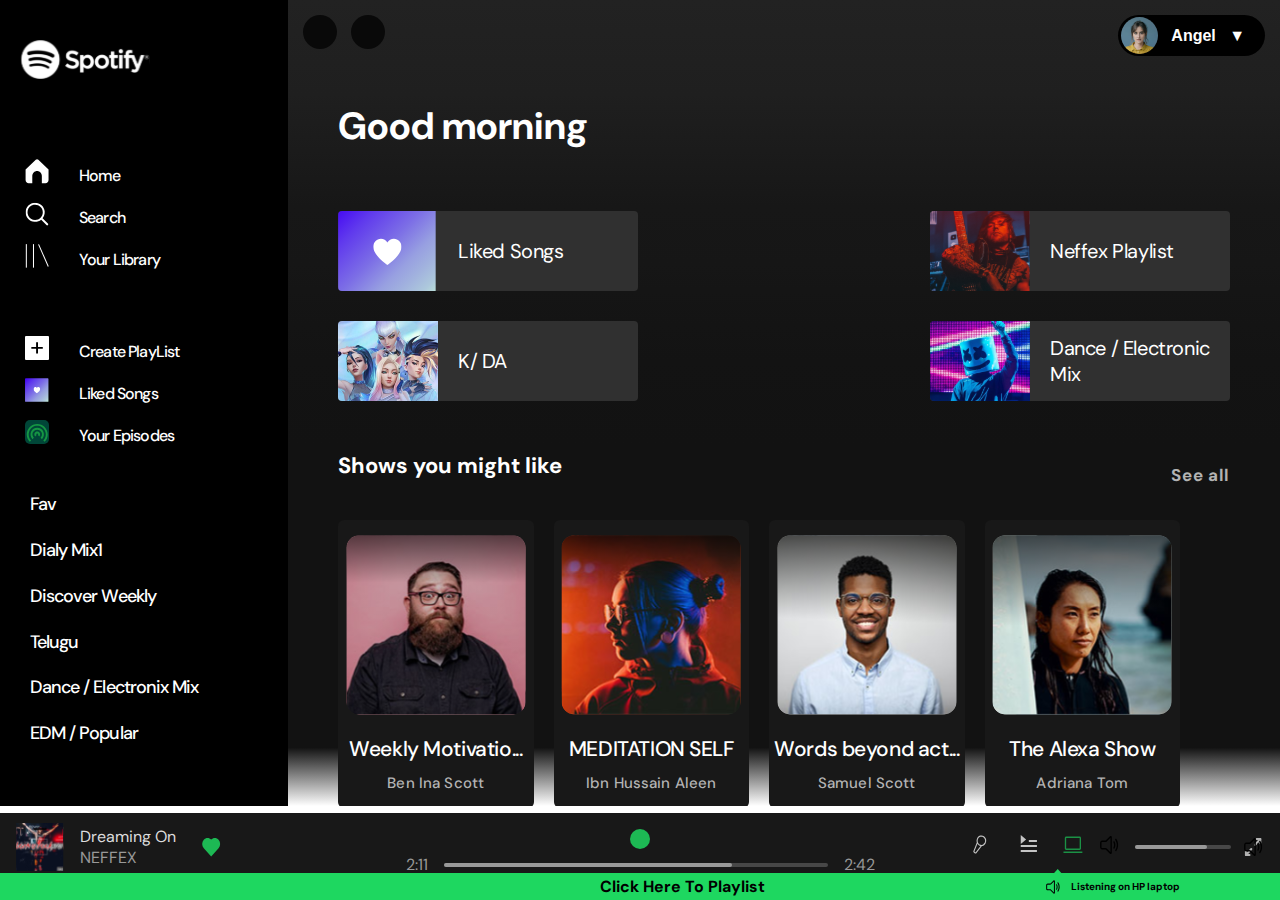
==== index.html @ 3c37e116 "spotify" ====
<!DOCTYPE html>
<html lang="en">
  <head>
    <meta charset="UTF-8" />
    <meta name="viewport" content="width=device-width, initial-scale=1.0" />
    <title>Spotify</title>
    <link rel="stylesheet" href="style.css" />
    <link rel="shortcut icon" href="favicon.ico" type="">
    <link rel="shortcut icon" href="./sptify.webp" type="image/x-icon">
    <link
      rel="stylesheet"
      href="https://cdnjs.cloudflare.com/ajax/libs/font-awesome/6.4.0/css/all.min.css"
      integrity="sha512-iecdLmaskl7CVkqkXNQ/ZH/XLlvWZOJyj7Yy7tcenmpD1ypASozpmT/E0iPtmFIB46ZmdtAc9eNBvH0H/ZpiBw=="
      crossorigin="anonymous"
      referrerpolicy="no-referrer"
    />
    
  </head>
  <body>
    <!-- Nav Bar -->
    <div class="spot">
      <div class="sidebar" id="sidebar">
        <div class="logo">
          <a
            href="https://play.google.com/store/apps/details?id=com.spotify.music&hl=en_IN&gl=US"
            target="_blank"
          >
            <img src="Images/Spotify logo.svg" alt="Logo" />
          </a>
        </div>
        <div class="navigation">
          <ul>
            <li>
              <a href="#">
                <span><img src="Images/Home.svg" alt="Home-icon" /></span>
                <span class="men">Home</span>
              </a>
            </li>

            <li>
              <a href="#">
                <span
                  ><img src="Images/fi-rs-search.svg" alt="search-icon"
                /></span>
                <span class="men">Search</span>
              </a>
            </li>

            <li>
              <a href="playlist.html" target="_blank">
                <span
                  ><img src="Images/library.svg" alt="liberary-icon"
                /></span>
                <span class="men">Your Library</span>
              </a>
            </li>
          </ul>
        </div>
        <div class="navigation"> 
          <ul>
            <li>
              <a href="#" class="playlist">
                <span
                  ><img src="Images/fi-ss-plus-small.svg" alt="Home-icon"
                /></span>
                <span class="men">Create PlayList</span>
              </a>
            </li>

            <li>
              <a href="#" class="like">
                <span><img src="Images/love.svg" alt="search-icon" /></span>
                <span class="men">Liked Songs</span>
              </a>
            </li>

            <li>
              <a href="#" class="podcast">
                <span
                  ><img src="Images/podcast.svg" alt="liberary-icon"
                /></span>
                <span class="men">Your Episodes</span>
              </a>
            </li>
          </ul>
        </div>
        <div class="policies">
          <ul>
            <li>
              <a href="#pop">
                <span>Fav</span>
              </a>
            </li>

            <li>
              <a href="#show">
                <span>Dialy Mix1</span>
              </a>
            </li>

            <li>
              <a href="#">
                <span>Discover Weekly</span>
              </a>
            </li>

            <li>
              <a href="#">
                <span>Telugu</span>
              </a>
            </li>

            <li>
              <a href="#">
                <span>Dance / Electronix Mix</span>
              </a>
            </li>

            <li>
              <a href="#">
                <span>EDM / Popular</span>
              </a>
            </li>
          </ul>
        </div>
        <div class="install">
          <li>
            <a
              href="https://www.spotify.com/us/download/windows/"
              target="-blank"
            >
              <span><img src="Images/install.svg" alt="insall-icon" /></span>
              <span>Install App</span>
            </a>
          </li>
        </div>
      </div>
      <!-- ------------------------------------------- -->
      <div class="main-container">
        <div class="topbar">
          <div class="menu-btn" id="menuBtn">
            <i class="fas fa-bars"></i>
          </div>
          <div class="prev-next-buttons">
            <button type="button">
              <i class="fa-solid fa-chevron-left"></i>
            </button>

            <button type="button">
              <i class="fa-solid fa-chevron-right"></i>
            </button>
          </div>
          <button class="log" type="button">
            <img src="Images/Angel.svg" alt="angle-icon" />Angel
            <div class="caret">▼</div>
          </button>
        </div>
        <div class="spotify-playlist-container">
          <div class="spotify-playlists">
            <h2>Good morning</h2>

            <div class="list-container">
              <div class="list">
                <div class="item">
                  <img src="Images/love.svg" />
                  <h4 class="head">Liked Songs</h4>
                  <div class="play">
                    <span class="fa fa-play"></span>
                  </div>
                </div>

                <div class="item" id="pop">
                  <img src="Images/pop-singer.svg" />
                  <h4>Neffex Playlist</h4>
                  <div class="play">
                    <span class="fa fa-play"></span>
                  </div>
                </div>

                <div class="item">
                  <img src="Images/Anime.svg" />
                  <h4>K/ DA</h4>
                  <div class="play">
                    <span class="fa fa-play"></span>
                  </div>
                </div>

                <div class="item">
                  <img src="Images/Mask Man.svg" />
                  <h4>Dance / Electronic Mix</h4>
                  <div class="play">
                    <span class="fa fa-play"></span>
                  </div>
                </div>
              </div>
            </div>
          </div>

          <div class="spotify-playlists-2" id="show">
            <div class="spotify-head">
              <h2>Shows you might like</h2>
              <p><a href="#">See all</a></p>
            </div>

            <div class="list-2">
              <!-- First row-2 -->
              <div class="row-2">
                <div class="item-2">
                  <img src="Images/fattyboy.svg" />
                  <div class="play-2">
                    <span class="fa fa-play"></span>
                  </div>
                  <h4>Weekly Motivatio...</h4>
                  <p>Ben Ina Scott</p>
                </div>
                <div class="item-2">
                  <img src="Images/ladypop.svg" />
                  <div class="play-2">
                    <span class="fa fa-play"></span>
                  </div>
                  <h4>MEDITATION SELF</h4>
                  <p>Ibn Hussain Aleen</p>
                </div>
                <div class="item-2">
                  <img src="Images/blackboy.svg" />
                  <div class="play-2">
                    <span class="fa fa-play"></span>
                  </div>
                  <h4>Words beyond act...</h4>
                  <p>Samuel Scott</p>
                </div>
                <div class="item-2">
                  <img src="Images/womem-pop.svg" />
                  <div class="play-2">
                    <span class="fa fa-play"></span>
                  </div>
                  <h4>The Alexa Show</h4>
                  <p>Adriana Tom</p>
                </div>
              </div>

              <!-- Second row-2 -->
              <div class="row-2">
                <div class="item-2">
                  <img src="Images/arjit.jpg" />
                  <div class="play-2">
                    <span class="fa fa-play"></span>
                  </div>
                  <h4>Coding Mode</h4>
                  <p>Dedicated to all...</p>
                </div>
                <div class="item-2">
                  <img src="Images/dsp.jpg" />
                  <div class="play-2">
                    <span class="fa fa-play"></span>
                  </div>
                  <h4>Focus Flow</h4>
                  <p>Instrumental hip hop beats.</p>
                </div>
                <div class="item-2">
                  <img src="Images/praboss.jpg" />
                  <div class="play-2">
                    <span class="fa fa-play"></span>
                  </div>
                  <h4>The Storm</h4>
                  <p>Calm before the stor</p>
                </div>
                <div class="item-2">
                  <img src="Images/sweety.jpg" />
                  <div class="play-2">
                    <span class="fa fa-play"></span>
                  </div>
                  <h4>Beats to think</h4>
                  <p>Focus with deep techn</p>
                </div>
              </div>
            </div>
          </div>
        </div>

        <div class="music-player">
          <div class="song-bar">
            <div class="song-infos">
              <div class="image-container">
                <img src="Images/f-1-img.svg" alt="" />
              </div>
              <div class="song-description">
                <p class="title">Dreaming On</p>
                <p class="artist">NEFFEX</p>
              </div>
            </div>
            <div class="icons">
              <img src="Images/heart.svg" alt="" />
            </div>
          </div>
          <div class="progress-controller">
            <div class="control-buttons">
              <i class="fas fa-random"></i>
              <i class="fas fa-step-backward"></i>
              <i class="fa-solid fa-play play-pause"></i>
              <i class="fas fa-step-forward"></i>
              <i class="fa-solid fa-repeat fa-beat"></i>
            </div>
            <div class="progress-container">
              <span>2:11</span>
              <div class="progress-bar">
                <div class="progress"></div>
              </div>
              <span>2:42</span>
            </div>
          </div>

          <button class="expand-btn" id="expandBtn">
            <i class="fas fa-ellipsis-v"></i>
          </button>
          <div class="expanded-content" id="expandedContent">
            <div class="expanded-item">
              <img src="Images/microphone.svg" alt="mike" />
            </div>
            <div class="expanded-item carbon">
              <img src="Images/carbon_query-queue.svg" alt="que-icon" />
            </div>
            <div class="expanded-item">
              <img src="Images/carbon_laptop.svg" alt="laptop-icon" />
            </div>
            <div class="expanded-item">
              <img src="Images/speaker.svg" alt="speaker icon" />
            </div>
            <div class="expanded-item">
              <div class="volume-bar">
                <div class="progress-bar">
                  <div class="progress"></div>
                </div>
                <img src="Images/tabler_arrows-diagonal.svg" alt="mute-icon" />
              </div>
            </div>
          </div>
        </div>

        <div class="vector">
          <img src="Images/Vector 1.svg" alt="vector-icon" />
        </div>

        <div class="footer">
          <div class="link-playlist">
            <a href="playlist.html" target="_blank">Click Here To Playlist</a>
          </div>
          <div class="final-footer ff">
            <img src="Images/fluent_speaker-2-.svg" alt="speaker" />
            <h5>Listening on HP laptop</h5>
          </div>
        </div>
      </div>
    </div>
    
  </body>
</html>
---- style.css ----
/* External font import */
@import url("https://fonts.googleapis.com/css2?family=DM+Sans:opsz@9..40&family=Roboto:wght@100&display=swap");
@import url("https://fonts.googleapis.com/css2?family=Flow+Circular&display=swap");

* {
  margin: 0;
  padding: 0;
}

:root {
  --spotify-green: #1db954;
  --footer-height: 40px;
}
body {
  box-sizing: border-box;
  font-family: "DM Sans", sans-serif;
  margin: 0px;
  overflow-x: hidden;
  max-height: 100vh;
}
.spot {
  display: flex;
  flex-direction: row;
  height: calc(94vh - var(--footer-height)) !important;
  width: 100%;
}
.menu-btn {
  display: none; /* Hide the menu button by default */
  position: fixed;
  top: 9px;
  left: 10px;
  height: 35px;
  font-size: 24px;
  color: #fff;
  cursor: pointer;
  transition: all 0.1s ease;
  border-radius: 8px;
  background-color: transparent;
  padding-top: 5px;
  padding-inline: 5px;
  border: 1px solid white;
}
.menu-btn i:hover {
  transform: scale(105%);
  margin: 10px;
}
.sidebar {
  flex: 1;
  top: 0;
  left: 0;
  bottom: 0;
  background-color: #000000;
  padding: 20px;
  overflow-y: auto;
  position: relative;
}
.sidebar::-webkit-scrollbar {
  display: none;
}

.sidebar .logo {
  position: sticky;
  padding: 10px 0px;
  top: 0;
  z-index: 2;
  background-color: #000000;
  cursor: pointer;
}

.sidebar .logo img {
  width: 130px;
  padding: 10px 0px;
}
.navigation {
  display: flex;
  flex-direction: row;
  position: relative;
  margin-top: 10px;
}

.sidebar .navigation ul {
  list-style: none;
  margin-top: 40px;
  width: 100%;
}

.sidebar .navigation ul li {
  padding: 5px;
}

.sidebar .navigation ul li a {
  display: flex;
  align-items: center;
  color: #ffffff;
  text-decoration: none;
  font-size: 16px;
  font-weight: 500;
  line-height: 26px;
  letter-spacing: -0.0525em;
}

.sidebar .navigation ul li a img {
  font-size: 20px;
  margin-right: 30px;
  width: 24px;
}

.sidebar .navigation .playlist span img {
  border-radius: 1px;
  background: #fff;
  width: 24px;
}

.sidebar .navigation .podcast span img {
  border-radius: 5px;
  background: #004638;
  width: 24px;
}

.sidebar .navigation ul :hover,
.sidebar .navigation ul :active,
.sidebar .navigation ul:focus {
  color: #cefcf2;
  background-color: #282828;
  border-radius: 9px;
}

.sidebar .policies {
  position: absolute;
  padding-top: 30px;
  left: 30px;
}

.sidebar .policies ul {
  list-style: none;
}

.sidebar .policies ul li {
  padding-bottom: 10px;
}

.sidebar .policies ul li a {
  color: #ffffff;
  text-decoration: none;
  font-size: 18px;
  font-weight: 500;
  letter-spacing: -0.0525em;
  line-height: 35.74px;
}

.sidebar .policies ul :hover,
.sidebar .policies ul :active,
.sidebar .policies ul :focus {
  text-decoration: underline;
  color: #cbf897;
  background-color: #282828;
  border-radius: 9px;
}

.sidebar .install {
  width: 100%;
  margin-top: 500px;
  margin-bottom: 20px;
  left: 0;
  transition: all ease 0.4s;
}

.sidebar .install li {
  list-style-type: none;
  display: flex;
}
.sidebar .install li a {
  text-decoration: none;
  font-size: 18px;
  font-weight: 500;
  letter-spacing: -0.0525em;
  color: #ffffff;
  display: flex;
  align-items: center;
  justify-content: space-between;
  gap: 3vh;
}
.sidebar .install li a img {
  margin-top: 7px;
}
.sidebar .install :hover {
  color: #9baaf0;
  background-color: #282828;
  border-radius: 9px;
  transform: scale(110%);
}

/* -------------------------------------------------------------- */
.main-container {
  flex: 4;
  box-sizing: border-box;
  position: relative;
  overflow: hidden;
  width: 100%;
  background: linear-gradient(
    180deg,
    #222 0%,
    #1f1f1f 11.64%,
    #171717 25.66%,
    #161616 32.94%,
    #151515 35.98%,
    #131313 44.89%,
    #121212 55.22%,
    #121212 75.34%,
    #121212 92.75%,
    rgba(18, 18, 18, 0) 100%
  );
}

.topbar {
  display: flex;
  justify-content: space-between;
  padding: 15px;
}
.topbar .prev-next-buttons button {
  color: #dbd9d9;
  width: 34px;
  height: 34px;
  border-radius: 100%;
  font-size: 20px;
  border: 0px;
  background-color: #090909;
  margin-right: 10px;
}
.topbar .log {
  display: flex; /* Add this to make the content center */
  justify-content: space-between; /* Add this to horizontally center the content */
  align-items: center; /* Add this to vertically center the content */
  background-color: #000000;
  color: #ffffff;
  font-size: 16px;
  font-weight: bold;
  border: 0px;
  border-radius: 40px;
  cursor: pointer;
  width: 147px;
  height: 41px;
  padding-left: 3px;
  padding-right: 20px;
  transition: all 0.4 ease-in;
}
.topbar button:hover,
.topbar button:active,
.topbar button:focus {
  color: #101010;
  background-color: #cbf897;
  cursor: pointer;
  transform: scale(105%);
  box-shadow: 0 0 15px 8px rgba(223, 223, 167, 0.7);
}
/* -------------------------------------------------------middle-------------------------------------------- */
.spotify-playlist-container {
  display: flex;
  flex-direction: column;
  padding: 20px 40px;
  max-height: 80vh;
  overflow-y: scroll;
}
.spotify-playlist-container::-webkit-scrollbar {
  display: none;
}

.spotify-playlists {
  padding: 10px 10px;
  flex: 1;
}
.spotify-playlists h2 {
  color: #fff;
  font-size: 38px;
  font-weight: 700;
  cursor: pointer;
}
.spotify-playlists h2:hover {
  color: #c3f0a9;
}
.spotify-playlists .list {
  display: flex;
  justify-content: space-between;
  align-items: center;
  padding-top: 30px;
  flex-wrap: wrap;
}
.spotify-playlists .list .item {
  width: 300px;
  height: 80px;
  flex-shrink: 0;
  background-color: #303030;
  border-radius: 4px;
  cursor: pointer;
  transition: all ease 0.4s;
  display: flex;
  align-items: center;
  overflow: hidden;
  margin-top: 30px;
}
.spotify-playlists .list .item:hover {
  background-color: #cbf897;
}
.spotify-playlists .list .item:hover h4 {
  color: black;
}
.spotify-playlists .list .item img {
  width: 100px;
  border-radius: 4px 0px 0px 0px;
}
.spotify-playlists .list .item {
  position: relative;
}
.spotify-playlists .list .item .play .fa {
  position: absolute;
  right: 10px;
  bottom: 12px;
  padding: 18px;
  background-color: #1db954;
  border-radius: 100%;
  opacity: 0;
  transition: all ease 0.4s;
}
.spotify-playlists .list-container .list :hover .play .fa {
  opacity: 1;
  transform: scale(0.5);
}
.spotify-playlists .list .item h4 {
  color: #fff;
  font-size: 20px;
  font-weight: 400;
  letter-spacing: -0.4px;
  padding-left: 20px;
}

.spotify-playlists-2 {
  padding: 10px 10px;
  flex: 1;
}
.spotify-playlists-2 .spotify-head h2 {
  color: #fff;
  font-size: 22px;
  margin-bottom: 40px;
  cursor: pointer;
}
.spotify-playlists-2 .spotify-head {
  display: flex;
  justify-content: space-between;
  color: #fff;
  font-size: 30px;
  font-weight: 700;
  width: 100%;
  transition: all 0.1s ease;
}
.spotify-playlists-2 .spotify-head p a {
  color: #b3b3b3;
  font-size: 17px;
  font-weight: 700;
  letter-spacing: 0.68px;
  cursor: pointer;
  text-decoration: none;
}
.spotify-playlists-2 .spotify-head :hover {
  transform: scale(105%);
}
.spotify-playlists-2 .list-2 {
  display: flex;
  flex-wrap: wrap;
  margin-right: 50px;
}
.spotify-playlists-2 .list-2 .row-2 {
  display: flex;
  flex: 1 1 25%;
  justify-content: space-between;
  width: 100%;
  gap: 20px;
  margin-bottom: 30px;
}
.spotify-playlists-2 .list-2 .bottom {
  margin-bottom: 10px;
}
.spotify-playlists-2 .list-2 .row-2 .item-2 {
  display: flex;
  flex-direction: column;
  align-items: center;
}
.spotify-playlists-2 .list-2 .item-2 {
  min-width: 140px;
  width: 250px;
  padding: 15px;
  background-color: #181818;
  border-radius: 6px;
  cursor: pointer;
  transition: all ease 0.4s;
}
.spotify-playlists-2 .list-2 .item-2:hover {
  background-color: #252525;
  transform: scale(105%);
}
.spotify-playlists-2 .list-2 .item-2 img {
  width: 180px;
  flex-shrink: 0;
  border-radius: 14px;
  margin-bottom: 10px;
}
.spotify-playlists-2 .list-2 .item-2 {
  position: relative;
}
.spotify-playlists-2 .list-2 .item-2 .play-2 .fa {
  position: absolute;
  right: 5px; /* Move the play button to the right side */
  bottom: 5px; /* Move the play button to the bottom */
  padding: 18px;
  background-color: #1db954;
  border-radius: 100%;
  opacity: 0;
  transition: all ease 0.4s;
}
.spotify-playlists-2 .list-2 .item-2:hover .play-2 .fa {
  opacity: 1;
  transform: scale(0.6); /* Scale down the play button on hover */
}

.list-2 .item-2 h4 {
  color: #fff;
  font-size: 21px;
  font-weight: 500;
  letter-spacing: -0.42px;
  margin: 10px;
  white-space: nowrap;
  text-overflow: ellipsis;
  text-align: left;
}

.spotify-playlists-2 .list-2 .item-2 p {
  color: #b3b3b3;
  font-family: DM Sans;
  font-size: 15px;
  font-weight: 500;
  letter-spacing: 0.15px;
  text-align: left;
}

.spotify-playlist-container .spotify-playlists,
.spotify-playlist-container .spotify-playlists-2 {
  margin-bottom: 30px; /* Add some spacing between the two sections */
}
/* ---------------------------------------footer---------------------------- */

.music-player {
  --primary-color: #ddd;
  --secondary-color: #999;
  --green-color: #2d5;
  --padding: 1em;
  background-color: #181818;
  display: flex;
  justify-content: center;
  align-items: center;
  position: fixed;
  bottom: 20px; /* Position the music player at the top */
  left: 0; /* Align the music player to the left */
  width: 100%; /* Make the music player take the full width of the viewport */
  /* height: 5.3rem; */
  color: var(--primary-color);
}
i {
  color: var(--secondary-color);
}
i:hover {
  color: var(--primary-color);
}
.song-bar {
  position: absolute;
  left: var(--padding);
  display: flex;
  flex-direction: row;
  align-items: center;
  justify-content: flex-start;
  gap: 1.5rem;
  width: 25%;
}

.song-infos {
  display: flex;
  align-items: center;
  gap: 1em;
  transition: all 0.1 ease;
}
.image-container {
  --size: 3em;
  flex-shrink: 0;
  width: var(--size);
  height: var(--size);
}
.image-container img {
  width: 100%;
  height: 100%;
  object-fit: cover;
}
.song-description p {
  margin: 0em;
}
.title,
.artist {
  display: -webkit-box;
  -webkit-box-orient: vertical;
  -webkit-line-clamp: 1;
  overflow: hidden;
}
.title:hover,
.artist:hover {
  text-decoration: underline;
  color: var(--primary-color);
  cursor: pointer;
}
.image-container:hover {
  box-shadow: 0 0 5px 3px rgba(240, 240, 235, 0.7);
  cursor: pointer;
  transform: scale(110%);
}
.icons:hover {
  box-shadow: 0 0 5px 3px rgba(240, 240, 235, 0.7);
  cursor: pointer;
}
.artist {
  color: var(--secondary-color);
}
.icons {
  display: flex;
  gap: 1em;
}
.progress-controller {
  width: 100%;
  display: flex;
  justify-content: center;
  flex-direction: column;
  align-items: center;
  gap: 0.3em;
  color: var(--secondary-color);
  cursor: pointer;
  padding-bottom: 5px;
}
.control-buttons {
  display: flex;
  align-items: center;
  gap: 2em;
  margin-top: 8px;
}
.control-buttons i:hover {
  box-shadow: 0 0 3px 2px rgba(172, 172, 169, 0.7);
  cursor: pointer;
}
.play-pause {
  display: flex;
  align-items: center;
  justify-content: center;
  background-color: var(--spotify-green);
  color: #fff;
  border-radius: 50%;
  padding: 10px;
  position: relative;
  margin-top: 8px;
}

.play-pause:hover {
  transform: scale(1.1);
  color: #111;
  background-color: var(--primary-color);
}
.progress-container {
  width: 100%;
  display: flex;
  align-items: center;
  justify-content: center;
  gap: 1em;
}

.progress-bar {
  height: 4px;
  border-radius: 10px;
  width: 30%;
  background-color: #ccc4;
}
.progress {
  position: relative;
  height: 100%;
  width: 75%;
  border-radius: 10px;
  background-color: var(--secondary-color);
}
.progress-bar:hover .progress {
  background-color: var(--green-color);
}
.progress-bar:hover .progress::after {
  content: "";
  position: absolute;
  --size: 1em;
  width: var(--size);
  height: var(--size);
  right: 0;
  border-radius: 50%;
  background-color: var(--primary-color);
  transform: translate(50%, calc(2px - 50%));
}
.expand-btn {
  display: none;
}
.expanded-content {
  position: absolute;
  right: var(--padding);
  display: flex;
  align-items: center;
  justify-content: space-between;
  flex-direction: row;
  gap: 1em;
}
.volume-bar {
  display: flex;
  align-items: center;
  gap: 0.7em;
}
.carbon img {
  margin-bottom: 5px;
  padding: 5px;
}

.expanded-item img:hover {
  box-shadow: 0 0 3px 3px rgba(131, 131, 128, 0.7);
  cursor: pointer;
}
.volume-bar .progress-bar {
  width: 6em;
}
.progress-bar:hover {
  box-shadow: 0 0 3px 3px rgba(131, 131, 128, 0.7);
  cursor: pointer;
}
.volume-bar .progress-bar:hover .progress::after {
  --size: 0.8em;
}
.vector img {
  bottom: 20px;
  position: fixed;
  right: 212px;
}
/* -------------------------final-footer------------------ */
.footer {
  bottom: 0;
  left: 0;
  right: 0;
  background-color: #1ed760;
  position: fixed;
  display: flex;
  justify-content: space-between; /* Align content to the right */
  align-items: center;
  width: 100%;
  height: 3vh;
}

.final-footer {
  display: flex;
  align-items: center;
}
.final-footer h5 {
  margin-right: 100px;
  color: #000;
  font-size: 10px;
  font-weight: 700;
  line-height: normal;
}

.final-footer img {
  margin-right: 10px; /* Add some space between the image and text */
}
.link-playlist {
  margin-left: 600px;
}
.link-playlist a {
  text-decoration: none;
  color: #000000;
  font-weight: bold;
  transition: all 0.1 ease-in-out;
}
.footer .link-playlist a:hover {
  transform: scale(103%);
  margin: 10px;
  box-shadow: #0c0c0c;
}

/* ---------------------------------------------------------------------------------------------------------- */
@media (min-width: 768px) and (max-width: 1199px) {
  .sidebar {
    display: none;
    flex: 2;
    padding: 10px;
    width: 100%;
    box-sizing: border-box;
    overflow-x: hidden;
    height: 93vh;
  }
  .sidebar .logo {
    width: 80%;
  }
  .menu-btn {
    display: block;
  }
  .sidebar.show {
    display: block;
  }
  .sidebar .install {
    margin-top: 700px;
    margin-bottom:40px;
    left: 0;
  }
  .main-container {
    flex: 4;
    box-sizing: border-box;
    overflow: hidden;
    
    height:100vh;
  }
  .topbar {
    width: 100%;
    padding: 8px;
    margin-left: 50px;
  }
  .topbar .log {
    font-size: 18px;
    font-weight: 900;
    width: 180px;
    height: 45px;
    padding-left: 3px;
    padding-right: 20px;
    margin-right: 90px;
  }
  .spotify-playlists-2 {
    flex: 1;
  }
  .spotify-playlist-container {
    padding: 20px 40px;
    max-height: 90vh;
  }
  .spotify-playlists-2 .spotify-head {
    display: inline-flex;
  }
  .spotify-playlists-2 .spotify-head h2 {
    font-size: 30px;
    font-weight: 700;
  }
  .spotify-playlists-2 .spotify-head p a {
    font-size: 23px;
    font-weight: 500;
    margin-bottom: 10px;
  }
  .spotify-playlists-2 .list-2 {
    display: flex;
    flex-wrap: wrap; /*Allow items to wrap to the next line if necessary */
    padding: 30px 25px;
    max-height: 80vh;
  }

  .spotify-playlists-2 .list-2 .item-2 {
    display: flex;
    flex-direction: column;
    align-items: center;
    flex-grow: 1; /* Allow items to grow equally to fill the available space */
    flex-basis: 0; /* Allow items to automatically adjust their width based on available space */
    max-width: calc(80% - 10px);
    height: 100%;
  }
  .row-2 {
    flex-direction: column;
  }
  .spotify-playlists-2 .list-2 .item-2 img {
    flex-shrink: 0;
    border-radius: 10px;
    margin-bottom: 10px;
    width: 100%;
  }
  .spotify-playlists-2 .list-2 .bottom {
    margin-bottom: 0px;
  }

  .list-2 .item-2 h4 {
    font-size: 17px;
    font-weight: 500;
  }

  .spotify-playlists-2 .list-2 .item-2 p {
    font-size: 12px;
    font-weight: 500;
  }
  .song-bar {
    gap: 1.5rem;
    width: 20%;
  }
  .song-infos {
    gap: 0.5em;
  }
  .image-container {
    --size: 2em;
    flex-shrink: 0;
    width: var(--size);
    height: var(--size);
  }
  .title,
  .artist {
    font-size: 13px;
    font-weight: 100;
  }
.music-player{
  height: auto;
}
  .progress-controller {
    width: 100%;
    display: flex;
    justify-content: center;
    flex-direction: column;
    align-items: center;
    gap: 0.5em;
    color: var(--secondary-color);
    cursor: pointer;
    padding-bottom: 10px;
    margin-left: 40px;
  }
  .progress-controller .play-pause {
    padding-bottom: 15px;
    padding-left: 15px;
  }
  .control-buttons {
    display: flex;
    align-items: center;
    gap: 2em;
    margin-top: 4px;
  }
  .control-buttons i {
    width: 15px;
    height: 10px;
  }
  .progress-container {
    width: 150%;
    display: flex;
    align-items: center;
    justify-content: center;
    gap: 1em;
  }
  .expand-btn {
    display: block;
    position: absolute;
    right: var(--padding);
    background: none;
    border: none;
    color: var(--secondary-color);
    cursor: pointer;
    font-size: 24px;
  }
  .expand-btn:hover {
    color: var(--primary-color);
  }
  .expanded-content {
    display: none; /* Hide the content by default */
    position: absolute;
    right: var(--padding);
    background-color: #181818;
    border: 1px solid #ccc;
    border-radius: 5px;
    padding: 10px;
    z-index: 1;
    width: 125px; /* Adjust the width as per your design */
    bottom: 40px; /* Move the content upwards from the bottom of the music-player */
  }
  .expanded-content.show {
    display: flex;
    flex-direction: column; /* Display the content in a single column */
    align-items: flex-end; /* Align the items to the right side */
  }
  .expanded-item {
    margin-top: 10px; /* Add margin to create spacing between items */
  }
  .final-footer h5 {
    font-size: 15px;
    font-weight: 500;
    white-space: nowrap;
  }
  .link-playlist {
    margin-left: 10px;
    white-space: nowrap;
  }
  .link-playlist a {
    font-size: 18px;
    font-weight: 500;
  }
  .vector {
    display: none;
  }
}

/* ------------------------------------------------------------------------------------------------------ */
@media screen and (max-width: 767px) {
  .sidebar {
    display: none;
    flex: 2;
    padding: 10px;
    height: 90vh;
    width: 100%;

  }
  .sidebar .logo {
    width: 80%;
  }
  .menu-btn {
    display: block;
  }
  .sidebar.show {
    display: block;
  }
  .navigation {
    margin-top: 20px;
  }
  .sidebar .navigation ul li a {
    font-size: 15px;
    font-weight: 200;
    line-height: 15px;
    letter-spacing: -0.0525em;
  }
  .sidebar .policies {
    padding-top: 20px;
    left: 15px;
  }
  .sidebar .policies ul li a {
    font-size: 15px;
    font-weight: 200;
    letter-spacing: -0.0525em;
    line-height: 25px;
  }
  .sidebar .install {
    margin-left: 0px;
    padding-left: 3px;
    margin-top: 500px;
    margin-bottom: 60px;
  }
  .sidebar .install li a {
    font-size: 15px;
    font-weight: 200;
    gap: 1vh;
  }
  .main-container {
    flex: 3;
    box-sizing: border-box;
    overflow: hidden;
    background-color: linear-gradient(
      180deg,
      #222 0%,
      #1f1f1f 11.64%,
      #171717 25.66%,
      #161616 32.94%,
      #151515 35.98%,
      #131313 44.89%,
      #121212 55.22%,
      #121212 75.34%,
      #121212 80%,
      rgba(18, 18, 18, 0) 85%
    );
    height: 93vh;
  }
  .topbar {
    width: 100%;
    white-space: nowrap;
    padding: 8px;
    margin-left: 40px;
  }
  .topbar .prev-next-buttons button {
    width: 30px;
    height: 30px;
    border-radius: 100%;
    font-size: 13px;
    border: 0px;
    margin-right: 8px;
  }
  .topbar .log {
    font-size: 13px;
    font-weight: 700;
    border: 0px;
    border-radius: 40px;
    cursor: pointer;
    width: 110px;
    height: 38px;
    padding-left: 3px;
    padding-right: 20px;
    margin-right: 70px;
  }

  .spotify-playlists {
    flex-direction: column;
  }
  .spotify-playlists .list {
    padding-top: 30px;
  }
  .spotify-playlists .list .item {
    width: 250px;
    height: 60px;
    flex-shrink: 0;
    transition: all ease 0.4s;
    margin-top: 25px;
  }
  .spotify-playlists h2 {
    font-size: 20px;
    font-weight: 700;
  }
  .spotify-playlists .list .item h4 {
    font-size: 15px;
    font-weight: 400;
    letter-spacing: -0.4px;
    padding-left: 15px;
  }
  .spotify-playlists .list .item img {
    width: 60px;
    border-radius: 4px 0px 0px 0px;
  }
  .spotify-playlists .list .item .play .fa {
    right: 5px;
    bottom: 5px;
  }
  .row-2 {
    flex-direction: column;
  }
  .spotify-playlists-2 {
    flex: 1;
  }

  .spotify-playlists-2 .spotify-head {
    display: inline-flex;
    width: 115%;
  }
  .spotify-playlists-2 .spotify-head h2 {
    text-align: left;
    margin-right: 30px;
  }
  .spotify-playlists-2 .spotify-head p a {
    text-align: right;
    white-space: nowrap;
    margin-right: 10px;
  }
  .spotify-playlists-2 .list-2 .item-2 {
    width: 200px;
    padding: 15px;
    background-color: #181818;
    border-radius: 6px;
    transition: all ease 0.4s;
  }
  .spotify-playlists-2 .list-2 .item-2 img {
    width: 180px;
    flex-shrink: 0;
    border-radius: 10px;
    margin-bottom: 10px;
  }

  .list-2 .item-2 h4 {
    font-size: 17px;
    font-weight: 500;
  }

  .spotify-playlists-2 .list-2 .item-2 p {
    font-size: 12px;
    font-weight: 500;
  }
  .music-player {
    margin-top: 0px;
    height: auto;
    width: 100%;
  }
  .song-bar {
    gap: 1rem;
    width: 12%;
  }
  .song-infos {
    gap: 0.1em;
  }
  .image-container {
    --size: 1.5em;
    flex-shrink: 0;
    width: var(--size);
    height: var(--size);
  }
  .image-container img {
    width: 100%;
    height: 100%;
    object-fit: cover;
  }
  .song-description p {
    margin: 0em;
  }
  .title,
  .artist {
    font-size: 10px;
    font-weight: 100;
  }
  .icons {
    gap: 0.1em;
  }
  .icons img {
    width: 15px;
  }

  .progress-controller {
    width: 100%;
    display: flex;
    justify-content: center;
    flex-direction: column;
    align-items: center;
    gap: 0.2em;
    color: var(--secondary-color);
    cursor: pointer;
    padding-bottom: 5px;
    margin-left: 40px;
  }
  .control-buttons {
    display: flex;
    align-items: center;
    gap: 1em;
    margin-top: 4px;
  }
  .control-buttons i {
    width: 7px;
    height: 7px;
  }
  .play-pause {
    color: #fff;
    display: flex;
    align-items: center;
    justify-content: center;
    border-radius: 50%;
    padding-left: 5px;
    padding-right: 9px;
    padding-top: 5px;
    padding-bottom: 13px;
    margin-top: 5px;
    width: 15px;
  }
  .progress-container {
    width: 150%;
    display: flex;
    align-items: center;
    justify-content: center;
    gap: 0.3em;
  }
  .progress-bar {
    width: 17%;
  }
  .expand-btn {
    display: block;
    position: absolute;
    right: var(--padding);
    background: none;
    border: none;
    color: var(--secondary-color);
    cursor: pointer;
    font-size: 24px;
  }
  .expand-btn:hover {
    color: var(--primary-color);
  }
  .expanded-content {
    display: none; /* Hide the content by default */
    position: absolute;
    right: var(--padding);
    background-color: #181818;
    border: 1px solid #ccc;
    border-radius: 5px;
    padding: 10px;
    z-index: 1;
    width: 150px; /* Adjust the width as per your design */
    bottom: 40px; /* Move the content upwards from the bottom of the music-player */
  }
  .expanded-content.show {
    display: flex;
    flex-direction: column; /* Display the content in a single column */
    align-items: flex-end; /* Align the items to the right side */
  }
  .expanded-item {
    margin-top: 10px; /* Add margin to create spacing between items */
  }
  .vector {
    display: none;
  }
  .footer {
    height: auto;
  }

  .final-footer h5 {
    font-size: 12px;
    font-weight: 300;
    white-space: nowrap;
    margin-left: 70px;
  }

  .final-footer img {
    position: absolute;
    width: 16px;
    margin-left: 50px;
  }
  .link-playlist {
    margin-left: 10px;
    white-space: nowrap;
  }
  .link-playlist a {
    font-size: 10px;
    font-weight: 200;
  }
}
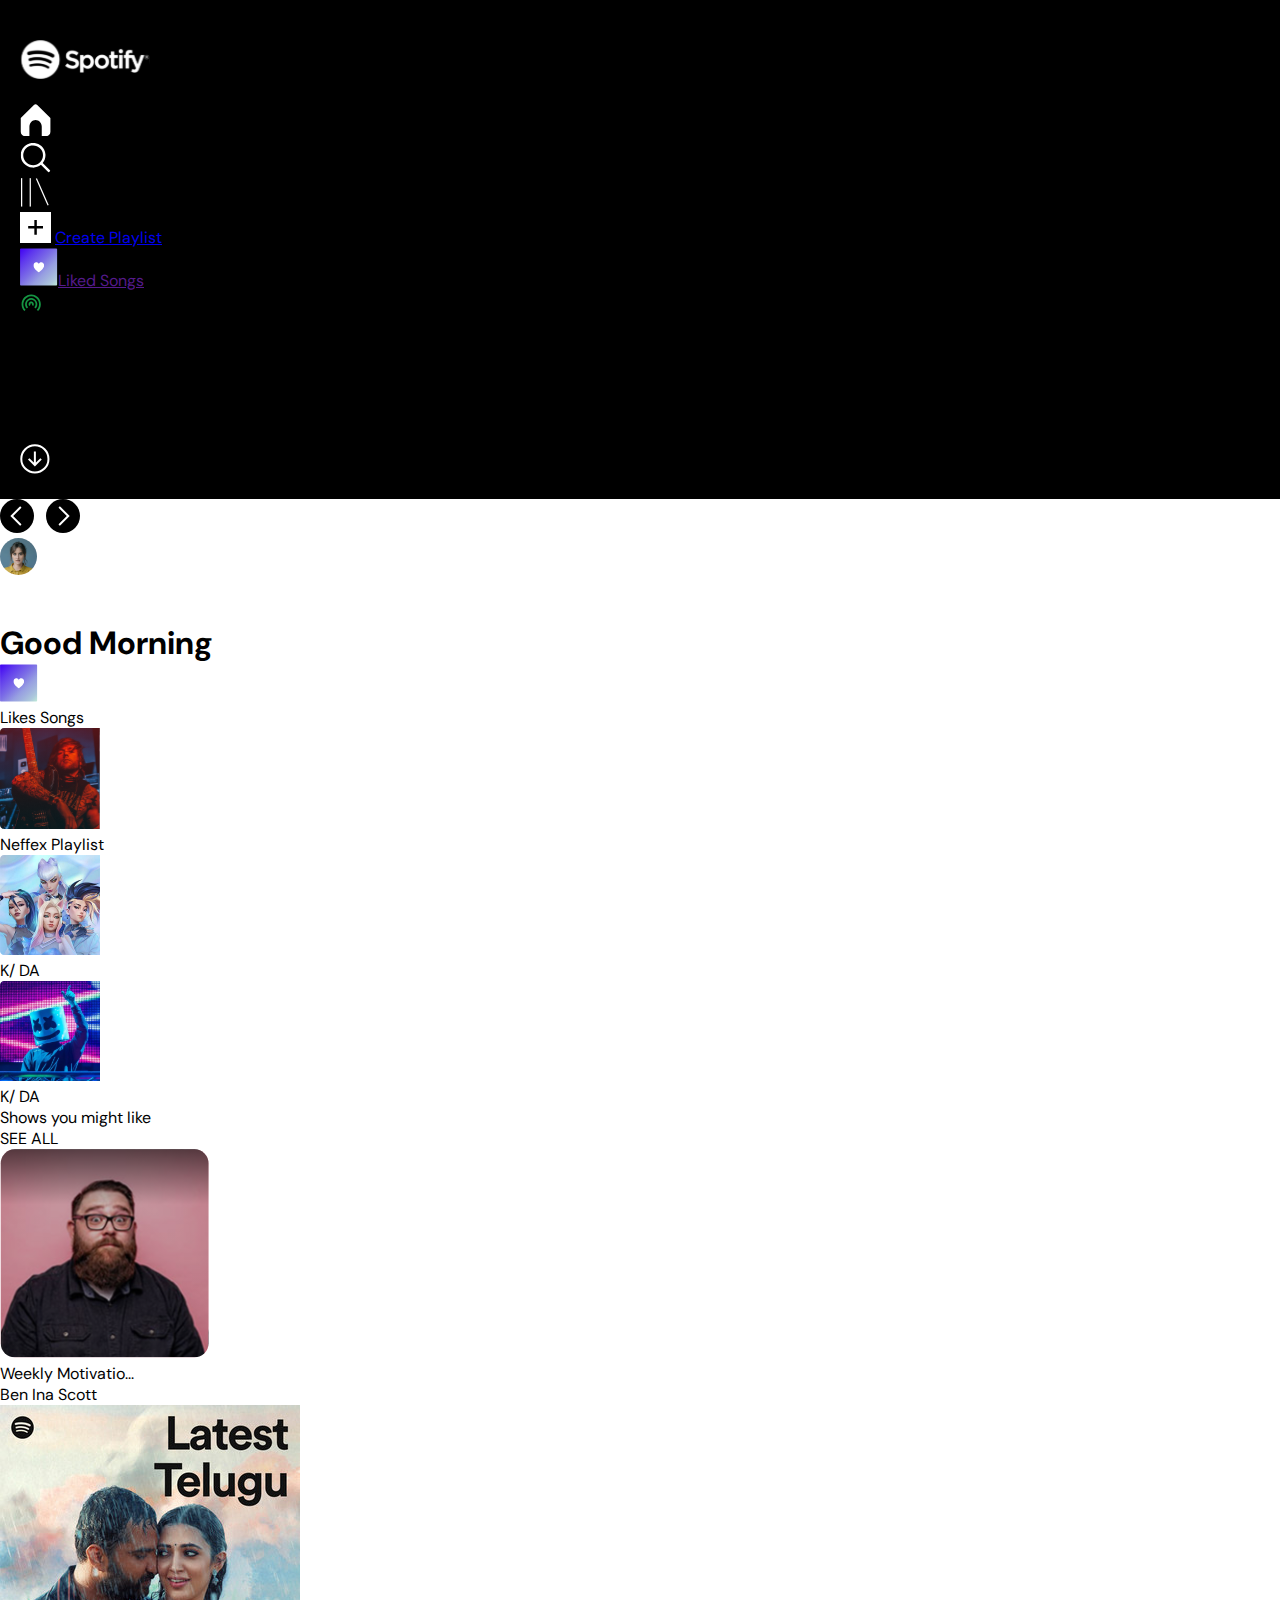
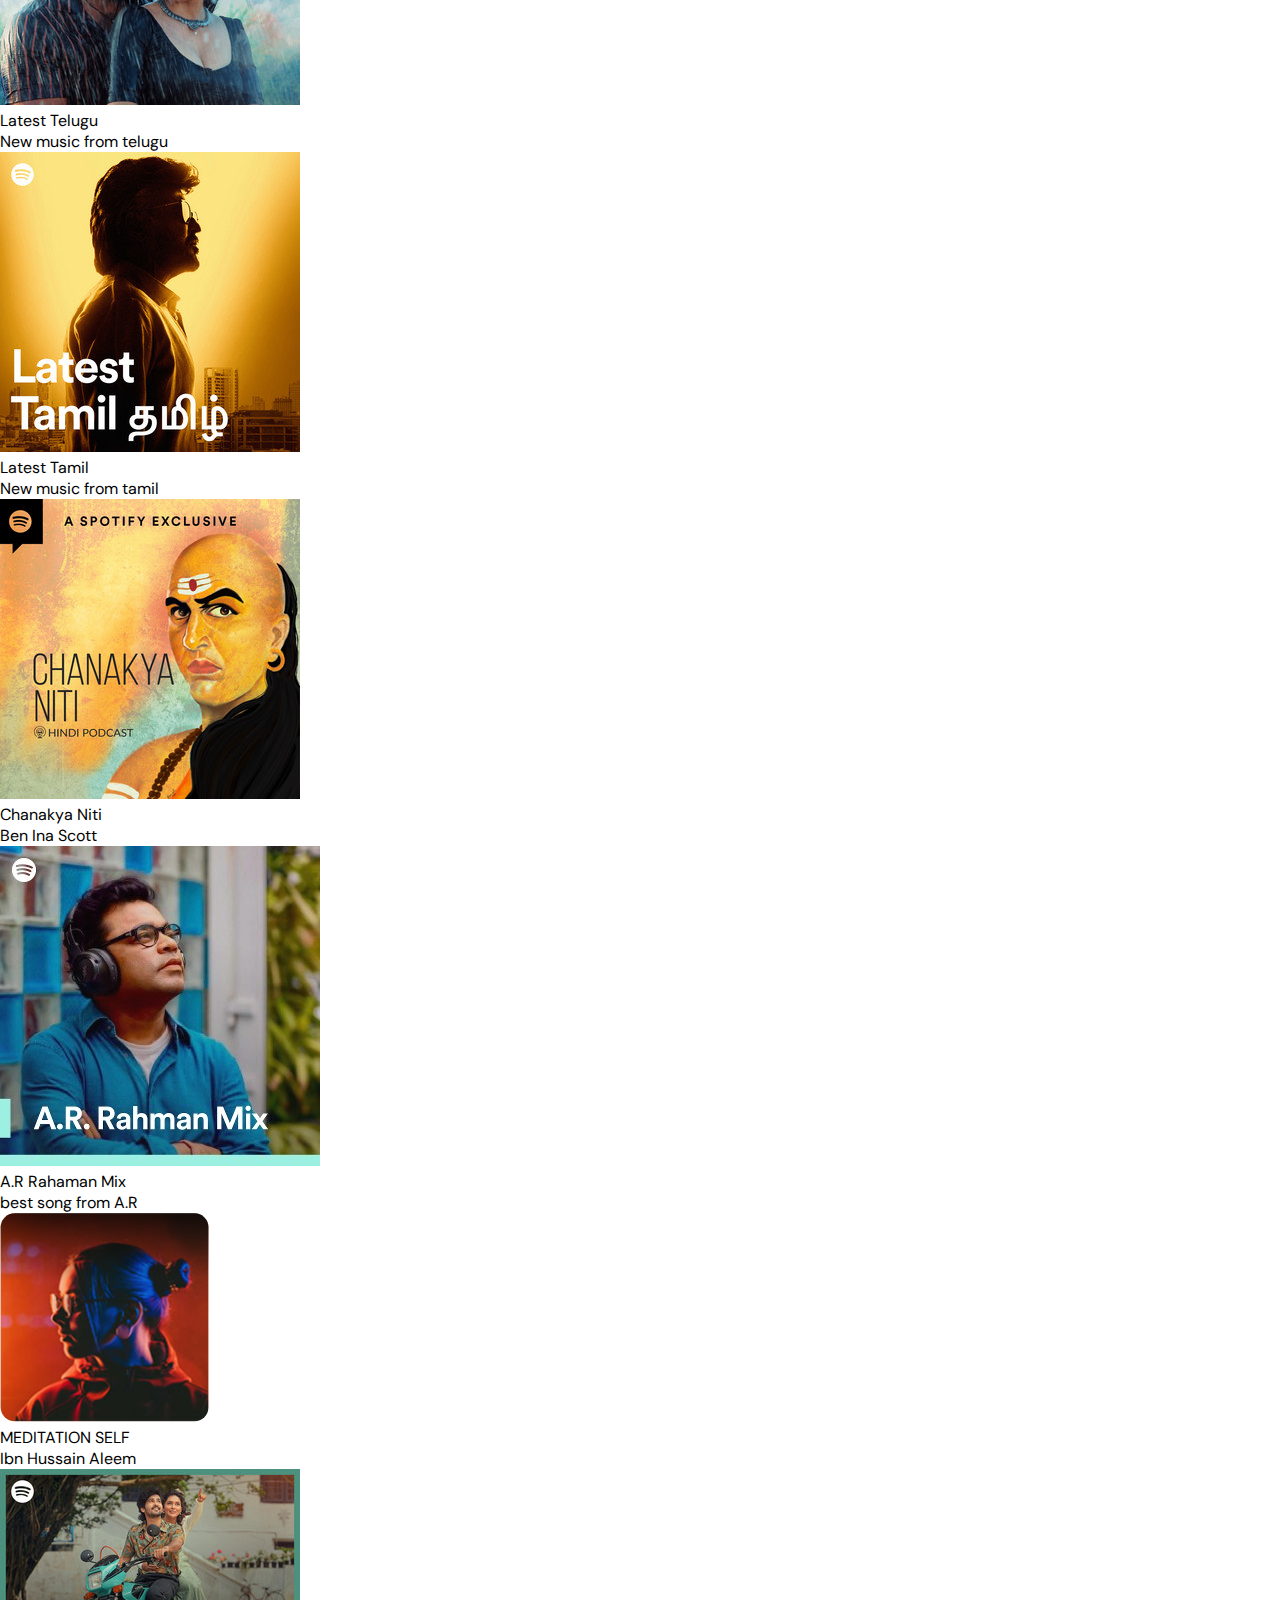
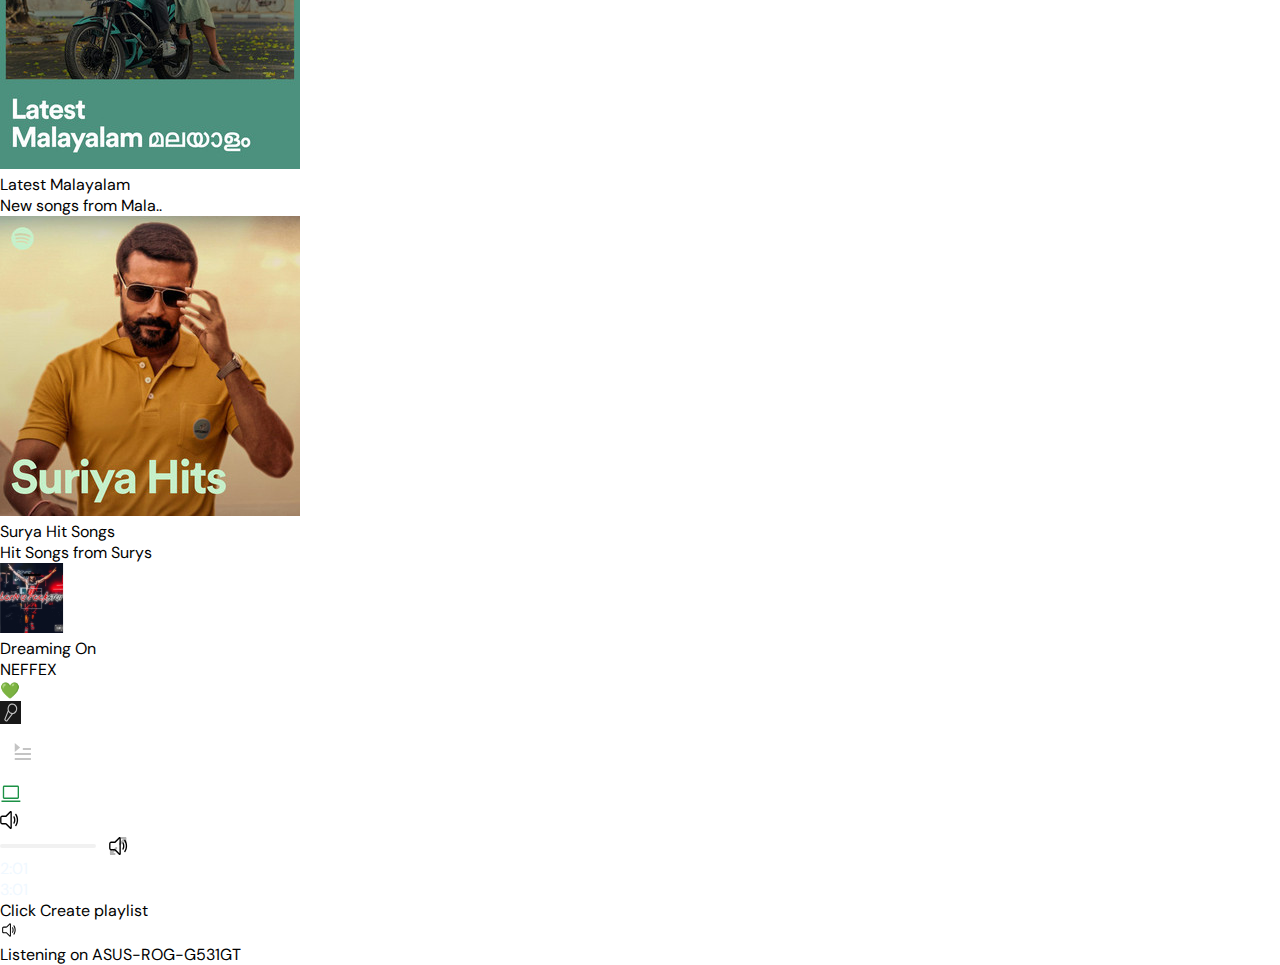
==== commit e6d8dc8b: "update" ====
--- a/index.html
+++ b/index.html
@@ -1,357 +1,244 @@
 <!DOCTYPE html>
 <html lang="en">
-  <head>
-    <meta charset="UTF-8" />
-    <meta name="viewport" content="width=device-width, initial-scale=1.0" />
+
+<head>
+    <meta charset="UTF-8">
+    <meta name="viewport" content="width=device-width, initial-scale=1.0">
     <title>Spotify</title>
-    <link rel="stylesheet" href="style.css" />
-    <link rel="shortcut icon" href="favicon.ico" type="">
-    <link rel="shortcut icon" href="./sptify.webp" type="image/x-icon">
-    <link
-      rel="stylesheet"
-      href="https://cdnjs.cloudflare.com/ajax/libs/font-awesome/6.4.0/css/all.min.css"
-      integrity="sha512-iecdLmaskl7CVkqkXNQ/ZH/XLlvWZOJyj7Yy7tcenmpD1ypASozpmT/E0iPtmFIB46ZmdtAc9eNBvH0H/ZpiBw=="
-      crossorigin="anonymous"
-      referrerpolicy="no-referrer"
-    />
-    
-  </head>
-  <body>
-    <!-- Nav Bar -->
-    <div class="spot">
-      <div class="sidebar" id="sidebar">
-        <div class="logo">
-          <a
-            href="https://play.google.com/store/apps/details?id=com.spotify.music&hl=en_IN&gl=US"
-            target="_blank"
-          >
-            <img src="Images/Spotify logo.svg" alt="Logo" />
-          </a>
+    <link rel="shortcut icon" href="./assets/spotify-logo.png" type="image/x-icon">
+    <link rel="stylesheet" href="style.css">
+    <link href="https://cdn.jsdelivr.net/npm/bootstrap@5.0.2/dist/css/bootstrap.min.css" rel="stylesheet"
+        integrity="sha384-EVSTQN3/azprG1Anm3QDgpJLIm9Nao0Yz1ztcQTwFspd3yD65VohhpuuCOmLASjC" crossorigin="anonymous">
+        <link rel="stylesheet" href="https://cdnjs.cloudflare.com/ajax/libs/font-awesome/6.4.2/css/all.min.css" integrity="sha512-z3gLpd7yknf1YoNbCzqRKc4qyor8gaKU1qmn+CShxbuBusANI9QpRohGBreCFkKxLhei6S9CQXFEbbKuqLg0DA==" crossorigin="anonymous" referrerpolicy="no-referrer" />
+</head>
+
+<body>
+    <header>
+        <div class="sidebar">
+            <div class="logo"><img src="./Images/Spotify logo.svg" alt="">
+            </div>
+            <div class="my-sidebar">
+                <div class="navation  d-flex flex-column ">
+                    <div class="navitioon-2 ">
+                        <div class="navi-items"><img src="./Images/Home.svg" alt=""> <a>Home</a></div>
+                        <div class="navi-items"><img src="./Images/fi-rs-search.svg" alt=""><a>Search</a></div>
+                        <div class="navi-items"><img src="./Images/library.svg" alt=""><a>LIve</a></div>
+                    </div>
+                    <div class="navitioon-2 ">
+                        <div class="navi-items"><img style="color: white; background-color: white;" src="./Images/fi-ss-plus-small.svg" alt=""> <a href="./playlist.html" target="_blank">Create Playlist</a>
+                        </div>
+                        <div class="navi-items"><img src="./Images/love.svg" alt=""><a href="">Liked Songs</a>
+                        </div>
+                        <div class="navi-items my-pod"><img  src="./Images/podcast.svg" alt=""><a>Your
+                                Episodes</a></div>
+                    </div>
+                    <div class="navitioon-2 ">
+                        <div class="navi-items"><a>FAV</a></div>
+                        <div class="navi-items"><a>Daily Mix 1</a></div>
+                        <div class="navi-items"><a>Discover Weekly</a></div>
+                        <div class="navi-items"><a>Telugu</a></div>
+                        <div class="navi-items"><a>Dance / Electronix Mix</a></div>
+                        <div class="navi-items"><a>EDM / Popular</a></div>
+
+
+                    </div>
+
+                    <div class="navitioon-2 mb-5"><img src="./Images/install.svg" alt=""><a
+                            class="Download"> Download</a></div>
+
+                </div>
+            </div>
         </div>
-        <div class="navigation">
-          <ul>
-            <li>
-              <a href="#">
-                <span><img src="Images/Home.svg" alt="Home-icon" /></span>
-                <span class="men">Home</span>
-              </a>
-            </li>
-
-            <li>
-              <a href="#">
-                <span
-                  ><img src="Images/fi-rs-search.svg" alt="search-icon"
-                /></span>
-                <span class="men">Search</span>
-              </a>
-            </li>
-
-            <li>
-              <a href="playlist.html" target="_blank">
-                <span
-                  ><img src="Images/library.svg" alt="liberary-icon"
-                /></span>
-                <span class="men">Your Library</span>
-              </a>
-            </li>
-          </ul>
+
+        <div class="main">
+          
+                <div class="main-head ">
+                    <div class="left-right-btn">
+                        <img style="background-color: black; overflow: hidden; border-radius: 50%; padding: 5px; margin-right: 8px;" src="./assets/LeftArrow.svg" alt="">
+                        <!-- <button class="btns"><i class="fa-solid fa-chevron-right"></i></button> -->
+                        <img style="background-color: black; overflow: hidden; border-radius: 50%; padding: 5px;" src="./assets/RightArrow.svg" alt="">
+                    </div>
+                    <div class="user-pro">
+                        <div class="my-profile d-flex align-items-center gap-3">
+                            <img src="Images/Angel.svg" alt="angle-icon" >
+                            <div class="d-flex  gap-2 padding: 10% my-titele " style="color: white; font-weight: 500;">
+                               
+                               <div class="hi">Angel</div>
+                               <div class="hi">▼</div>
+                            </div>
+                        </div>
+                    </div>
+                </div>
+            <div class="main-body">
+                <div class="row-1">
+                    <h1 class="my-4">Good Morning</h1>
+                    <div  class="row-1-d">
+                        <div>
+                            <div class="my-like-card">
+                                <img src="Images/love.svg">
+                                <!-- <div>mcfcxfxfffs</div> -->
+                                <div>Likes Songs</div>
+                            </div>
+                        </div>
+                        <div>
+                            <div class="my-like-card">
+                                <img src="Images/pop-singer.svg">
+                                <!-- <div>mcfcxfxfffs</div> -->
+                                <div>Neffex Playlist</div>
+                            </div>
+                        </div>
+                        <div>
+                            <div class="my-like-card">
+                                <img src="Images/Anime.svg">
+                                <!-- <div>mcfcxfxfffs</div> -->
+                                <div>K/ DA</div>
+                            </div>
+                        </div>
+                        <div>
+                            <div class="my-like-card">
+                                <img src="Images/Mask Man.svg">
+                                <!-- <div>mcfcxfxfffs</div> -->
+                                <div>K/ DA</div>
+                            </div>
+                        </div>
+                    </div>
+                </div>
+                <div class="row-2 my-4">
+                    <div class="d-flex justify-content-between my-4">
+                        <div class="Shows-head">Shows you might like</div>
+                        <div class="see-all">SEE ALL</div>
+                    </div>
+                    <div class="m-card">
+                        <div class="singer-card d-flex flex-column justify-content-between">
+                            <img src="Images/fattyboy.svg">
+                            <div class="d-flex flex-column justify-content-center mb-3">
+                                <div class="singer-title">Weekly Motivatio...</div>
+                                 <div class="singer-captio">Ben Ina Scott</div>
+                            </div>
+                        </div>
+                        <div class="singer-card d-flex flex-column justify-content-between">
+                            <img src="./my-items/telugu osng.jpg">
+                            <div class="d-flex flex-column justify-content-center mb-3">
+                                <div class="singer-title">Latest Telugu</div>
+                                 <div class="singer-captio">New music from telugu</div>
+                            </div>
+                        </div>
+                       
+                        <div class="singer-card d-flex flex-column justify-content-between">
+                            <img src="my-items/tamil song.jpg">
+                            <div class="d-flex flex-column justify-content-center mb-3">
+                                <div class="singer-title">Latest Tamil</div>
+                                 <div class="singer-captio">New music from tamil</div>
+                            </div>
+                        </div>
+                        <div class="singer-card d-flex flex-column justify-content-between">
+                            <img src="my-items/chanakya.jpg">
+                            <div class="d-flex flex-column justify-content-center mb-3">
+                                <div class="singer-title">Chanakya Niti</div>
+                                 <div class="singer-captio">Ben Ina Scott</div>
+                            </div>
+                        </div>
+                        <div class="singer-card d-flex flex-column justify-content-between">
+                            <img src="my-items/ar.jpg">
+                            <div class="d-flex flex-column justify-content-center mb-3">
+                                <div class="singer-title">A.R Rahaman Mix</div>
+                                 <div class="singer-captio">best song from A.R</div>
+                            </div>
+                        </div>
+                        <div class="singer-card d-flex flex-column justify-content-between">
+                            <img src="Images/ladypop.svg">
+                            <div class="d-flex flex-column justify-content-center mb-3">
+                                <div class="singer-title">MEDITATION SELF</div>
+                                 <div class="singer-captio">Ibn Hussain Aleem</div>
+                            </div>
+                        </div>
+                        <div class="singer-card d-flex flex-column justify-content-between">
+                            <img src="my-items/malayalam.jpg">
+                            <div class="d-flex flex-column justify-content-center mb-3">
+                                <div class="singer-title">Latest Malayalam</div>
+                                 <div class="singer-captio">New songs from Mala..</div>
+                            </div>
+                        </div>
+                        <div class="singer-card d-flex flex-column justify-content-between">
+                            <img src="my-items/surya.jpg">
+                            <div class="d-flex flex-column justify-content-center mb-3">
+                                <div class="singer-title">Surya Hit Songs</div>
+                                 <div class="singer-captio">Hit Songs from Surys</div>
+                            </div>
+                        </div>
+                    </div>
+                </div>
+            </div>
+            
         </div>
-        <div class="navigation"> 
-          <ul>
-            <li>
-              <a href="#" class="playlist">
-                <span
-                  ><img src="Images/fi-ss-plus-small.svg" alt="Home-icon"
-                /></span>
-                <span class="men">Create PlayList</span>
-              </a>
-            </li>
-
-            <li>
-              <a href="#" class="like">
-                <span><img src="Images/love.svg" alt="search-icon" /></span>
-                <span class="men">Liked Songs</span>
-              </a>
-            </li>
-
-            <li>
-              <a href="#" class="podcast">
-                <span
-                  ><img src="Images/podcast.svg" alt="liberary-icon"
-                /></span>
-                <span class="men">Your Episodes</span>
-              </a>
-            </li>
-          </ul>
+        <div class="player">
+            <div class="myplayer d-flex">
+               <div class="myplayground helo">
+                <div class="d-flex gap-3 align-items-center">
+                    <img  src="./Images/f-1-img.svg" alt="">
+                    <div class="song-name d-flex justify-content-center flex-column gap-2">
+                        <div class="s-name">Dreaming On</div>
+                        <div class="s-sing">NEFFEX</div>
+                    </div>
+                    <!-- <img src="Images/heart.svg" alt="" style="background-color: #212121ff;">
+                     -->
+                     <div > &#x1F49A;</div>
+                </div>
+               </div>
+               <div class="myplayground d-flex align-items-center mr-5 ag">
+                <i class="fas fa-random fa-xl"></i>
+                <i class="fas fa-step-backward fa-xl"></i>
+                <!-- <i class="fa-solid fa-play "></i> -->
+                <!-- <i class=" =fa-play play-pause fa-2xl"></i> -->
+                <i class="fa-solid fa-play fa-2xl"></i>
+                <i class="fas fa-step-forward fa-xl"></i>
+                <i class="fa-solid fa-repeat fa-beat fa-xl"></i>
+               </div>
+               <div class="helo">
+                <div class="myplayground helo d-flex align-items-center gap-1 helo">
+                    <div class="expanded-item ">
+                        <img src="Images/microphone.svg" alt="mike" />
+                      </div>
+                      <div class="expanded-item carbon">
+                        <img src="Images/carbon_query-queue.svg" alt="que-icon" />
+                      </div>
+                      <div class="expanded-item">
+                        <img src="Images/carbon_laptop.svg" alt="laptop-icon" />
+                      </div>
+                      <div class="expanded-item">
+                        <img src="Images/speaker.svg" alt="speaker icon" />
+                      </div>
+                      <div class="expanded-item">
+                        <div class="volume-bar d-flex align-items-center gap-2">
+                          <div class="progress-bar">
+                            <div class="progress"></div>
+                          </div>
+                          <img src="Images/tabler_arrows-diagonal.svg" alt="mute-icon" />
+                        </div>
+                      </div>
+                   </div>
+               </div>
+            </div>
+            <!-- d-flex justify-content-center -->
+            <div class="">
+                <div class="pro d-flex  justify-content-center">
+                    <div class="d-flex align-items-center gap-3">
+                        <span style="color: aliceblue;">2:01</span>
+                        <div class="prog">
+                            <div class="prog-inside"></div>
+                        </div>
+                        <span style="color: aliceblue;">3:01</span>
+                    </div>
+                </div>
+            </div>
+            <div class="botam-palyer d-flex justify-content-between">
+                 <div> Click  Create playlist</div>
+                
+                <div class="d-flex"><img src="./Images/fluent_speaker-2-.svg" alt="">
+                    <div> Listening on ASUS-ROG-G531GT</div></div>
+            </div>
         </div>
-        <div class="policies">
-          <ul>
-            <li>
-              <a href="#pop">
-                <span>Fav</span>
-              </a>
-            </li>
-
-            <li>
-              <a href="#show">
-                <span>Dialy Mix1</span>
-              </a>
-            </li>
-
-            <li>
-              <a href="#">
-                <span>Discover Weekly</span>
-              </a>
-            </li>
-
-            <li>
-              <a href="#">
-                <span>Telugu</span>
-              </a>
-            </li>
-
-            <li>
-              <a href="#">
-                <span>Dance / Electronix Mix</span>
-              </a>
-            </li>
-
-            <li>
-              <a href="#">
-                <span>EDM / Popular</span>
-              </a>
-            </li>
-          </ul>
-        </div>
-        <div class="install">
-          <li>
-            <a
-              href="https://www.spotify.com/us/download/windows/"
-              target="-blank"
-            >
-              <span><img src="Images/install.svg" alt="insall-icon" /></span>
-              <span>Install App</span>
-            </a>
-          </li>
-        </div>
-      </div>
-      <!-- ------------------------------------------- -->
-      <div class="main-container">
-        <div class="topbar">
-          <div class="menu-btn" id="menuBtn">
-            <i class="fas fa-bars"></i>
-          </div>
-          <div class="prev-next-buttons">
-            <button type="button">
-              <i class="fa-solid fa-chevron-left"></i>
-            </button>
-
-            <button type="button">
-              <i class="fa-solid fa-chevron-right"></i>
-            </button>
-          </div>
-          <button class="log" type="button">
-            <img src="Images/Angel.svg" alt="angle-icon" />Angel
-            <div class="caret">▼</div>
-          </button>
-        </div>
-        <div class="spotify-playlist-container">
-          <div class="spotify-playlists">
-            <h2>Good morning</h2>
-
-            <div class="list-container">
-              <div class="list">
-                <div class="item">
-                  <img src="Images/love.svg" />
-                  <h4 class="head">Liked Songs</h4>
-                  <div class="play">
-                    <span class="fa fa-play"></span>
-                  </div>
-                </div>
-
-                <div class="item" id="pop">
-                  <img src="Images/pop-singer.svg" />
-                  <h4>Neffex Playlist</h4>
-                  <div class="play">
-                    <span class="fa fa-play"></span>
-                  </div>
-                </div>
-
-                <div class="item">
-                  <img src="Images/Anime.svg" />
-                  <h4>K/ DA</h4>
-                  <div class="play">
-                    <span class="fa fa-play"></span>
-                  </div>
-                </div>
-
-                <div class="item">
-                  <img src="Images/Mask Man.svg" />
-                  <h4>Dance / Electronic Mix</h4>
-                  <div class="play">
-                    <span class="fa fa-play"></span>
-                  </div>
-                </div>
-              </div>
-            </div>
-          </div>
-
-          <div class="spotify-playlists-2" id="show">
-            <div class="spotify-head">
-              <h2>Shows you might like</h2>
-              <p><a href="#">See all</a></p>
-            </div>
-
-            <div class="list-2">
-              <!-- First row-2 -->
-              <div class="row-2">
-                <div class="item-2">
-                  <img src="Images/fattyboy.svg" />
-                  <div class="play-2">
-                    <span class="fa fa-play"></span>
-                  </div>
-                  <h4>Weekly Motivatio...</h4>
-                  <p>Ben Ina Scott</p>
-                </div>
-                <div class="item-2">
-                  <img src="Images/ladypop.svg" />
-                  <div class="play-2">
-                    <span class="fa fa-play"></span>
-                  </div>
-                  <h4>MEDITATION SELF</h4>
-                  <p>Ibn Hussain Aleen</p>
-                </div>
-                <div class="item-2">
-                  <img src="Images/blackboy.svg" />
-                  <div class="play-2">
-                    <span class="fa fa-play"></span>
-                  </div>
-                  <h4>Words beyond act...</h4>
-                  <p>Samuel Scott</p>
-                </div>
-                <div class="item-2">
-                  <img src="Images/womem-pop.svg" />
-                  <div class="play-2">
-                    <span class="fa fa-play"></span>
-                  </div>
-                  <h4>The Alexa Show</h4>
-                  <p>Adriana Tom</p>
-                </div>
-              </div>
-
-              <!-- Second row-2 -->
-              <div class="row-2">
-                <div class="item-2">
-                  <img src="Images/arjit.jpg" />
-                  <div class="play-2">
-                    <span class="fa fa-play"></span>
-                  </div>
-                  <h4>Coding Mode</h4>
-                  <p>Dedicated to all...</p>
-                </div>
-                <div class="item-2">
-                  <img src="Images/dsp.jpg" />
-                  <div class="play-2">
-                    <span class="fa fa-play"></span>
-                  </div>
-                  <h4>Focus Flow</h4>
-                  <p>Instrumental hip hop beats.</p>
-                </div>
-                <div class="item-2">
-                  <img src="Images/praboss.jpg" />
-                  <div class="play-2">
-                    <span class="fa fa-play"></span>
-                  </div>
-                  <h4>The Storm</h4>
-                  <p>Calm before the stor</p>
-                </div>
-                <div class="item-2">
-                  <img src="Images/sweety.jpg" />
-                  <div class="play-2">
-                    <span class="fa fa-play"></span>
-                  </div>
-                  <h4>Beats to think</h4>
-                  <p>Focus with deep techn</p>
-                </div>
-              </div>
-            </div>
-          </div>
-        </div>
-
-        <div class="music-player">
-          <div class="song-bar">
-            <div class="song-infos">
-              <div class="image-container">
-                <img src="Images/f-1-img.svg" alt="" />
-              </div>
-              <div class="song-description">
-                <p class="title">Dreaming On</p>
-                <p class="artist">NEFFEX</p>
-              </div>
-            </div>
-            <div class="icons">
-              <img src="Images/heart.svg" alt="" />
-            </div>
-          </div>
-          <div class="progress-controller">
-            <div class="control-buttons">
-              <i class="fas fa-random"></i>
-              <i class="fas fa-step-backward"></i>
-              <i class="fa-solid fa-play play-pause"></i>
-              <i class="fas fa-step-forward"></i>
-              <i class="fa-solid fa-repeat fa-beat"></i>
-            </div>
-            <div class="progress-container">
-              <span>2:11</span>
-              <div class="progress-bar">
-                <div class="progress"></div>
-              </div>
-              <span>2:42</span>
-            </div>
-          </div>
-
-          <button class="expand-btn" id="expandBtn">
-            <i class="fas fa-ellipsis-v"></i>
-          </button>
-          <div class="expanded-content" id="expandedContent">
-            <div class="expanded-item">
-              <img src="Images/microphone.svg" alt="mike" />
-            </div>
-            <div class="expanded-item carbon">
-              <img src="Images/carbon_query-queue.svg" alt="que-icon" />
-            </div>
-            <div class="expanded-item">
-              <img src="Images/carbon_laptop.svg" alt="laptop-icon" />
-            </div>
-            <div class="expanded-item">
-              <img src="Images/speaker.svg" alt="speaker icon" />
-            </div>
-            <div class="expanded-item">
-              <div class="volume-bar">
-                <div class="progress-bar">
-                  <div class="progress"></div>
-                </div>
-                <img src="Images/tabler_arrows-diagonal.svg" alt="mute-icon" />
-              </div>
-            </div>
-          </div>
-        </div>
-
-        <div class="vector">
-          <img src="Images/Vector 1.svg" alt="vector-icon" />
-        </div>
-
-        <div class="footer">
-          <div class="link-playlist">
-            <a href="playlist.html" target="_blank">Click Here To Playlist</a>
-          </div>
-          <div class="final-footer ff">
-            <img src="Images/fluent_speaker-2-.svg" alt="speaker" />
-            <h5>Listening on HP laptop</h5>
-          </div>
-        </div>
-      </div>
-    </div>
-    
-  </body>
-</html>
+    </header>
+</body>
+
+</html>